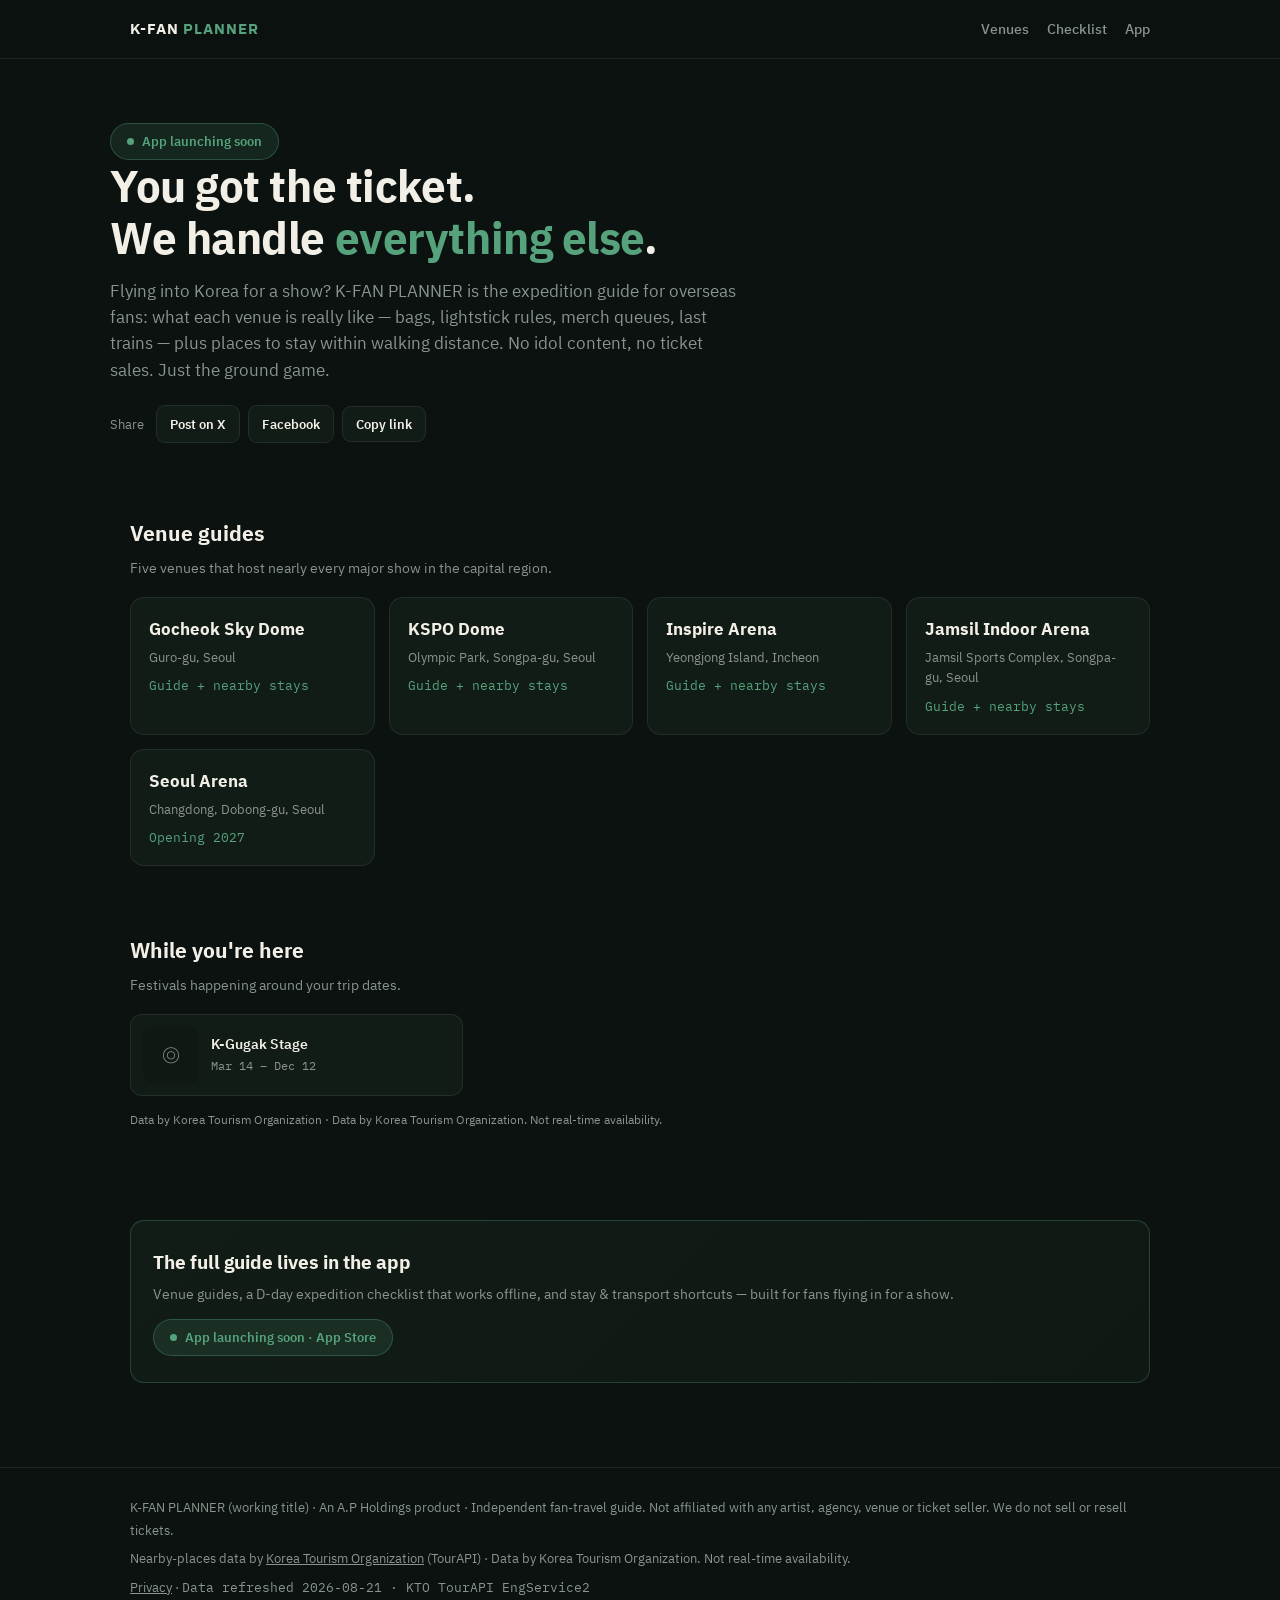
==== index.html @ c08cbb6b "K-FAN PLANNER 웹 v0.1 — 사이트 골격 (홈·공연장 5·서울아레나 선점·체크리스트·처리방침 자리) 이관서 KFAN_WEB_HANDOVER(2026-08-21) §7 " ====
<!DOCTYPE html>
<html lang="en">
<head>
<meta charset="utf-8">
<meta name="viewport" content="width=device-width, initial-scale=1">
<title>K-FAN PLANNER — the concert expedition guide for K-pop fans flying into Korea</title>
<meta name="description" content="Venue guides for Gocheok Sky Dome, KSPO Dome, Inspire Arena, Jamsil and Seoul Arena: bag policy, lightstick rules, last trains, and stays near the venue.">
<meta property="og:title" content="K-FAN PLANNER — the concert expedition guide for K-pop fans flying into Korea">
<meta property="og:description" content="Venue guides for Gocheok Sky Dome, KSPO Dome, Inspire Arena, Jamsil and Seoul Arena: bag policy, lightstick rules, last trains, and stays near the venue.">
<meta property="og:type" content="website">
<meta name="theme-color" content="#0B1210">
<link rel="preconnect" href="https://fonts.googleapis.com">
<link rel="preconnect" href="https://fonts.gstatic.com" crossorigin>
<link href="https://fonts.googleapis.com/css2?family=IBM+Plex+Sans+KR:wght@400;500;600;700&family=IBM+Plex+Mono:wght@400;600&display=swap" rel="stylesheet">
<link rel="stylesheet" href="assets/kfan.css">

</head>
<body data-src="data/kfan_data.json">
<header class="site"><div class="wrap">
  <a class="logo" href="index.html">K-FAN <b>PLANNER</b></a>
  <nav class="main">
    <a href="index.html#venues" >Venues</a>
    <a href="checklist.html" >Checklist</a>
    <a href="index.html#app" >App</a>
  </nav>
</div></header>
<div class="hero wrap">
  <span class="badge-soon"><span class="dot"></span>App launching soon</span>
  <h1>You got the ticket.<br>We handle <em>everything else</em>.</h1>
  <p class="lede">Flying into Korea for a show? K-FAN PLANNER is the expedition guide for overseas fans:
  what each venue is really like &mdash; bags, lightstick rules, merch queues, last trains &mdash;
  plus places to stay within walking distance. No idol content, no ticket sales. Just the ground game.</p>
  <div class="share"><span>Share</span>
  <a data-share="x" href="#">Post on X</a>
  <a data-share="fb" href="#">Facebook</a>
  <button data-share="copy" type="button">Copy link</button>
</div>
</div>
<section id="venues"><div class="wrap">
  <h2 class="sec">Venue guides</h2>
  <p class="secsub">Five venues that host nearly every major show in the capital region.</p>
  <div class="grid v3"><a class="card" href="venues/gocheok.html"><h3>Gocheok Sky Dome</h3>
        <div class="sub">Guro-gu, Seoul</div><div class="cap">Guide + nearby stays</div></a>
<a class="card" href="venues/kspo.html"><h3>KSPO Dome</h3>
        <div class="sub">Olympic Park, Songpa-gu, Seoul</div><div class="cap">Guide + nearby stays</div></a>
<a class="card" href="venues/inspire.html"><h3>Inspire Arena</h3>
        <div class="sub">Yeongjong Island, Incheon</div><div class="cap">Guide + nearby stays</div></a>
<a class="card" href="venues/jamsil.html"><h3>Jamsil Indoor Arena</h3>
        <div class="sub">Jamsil Sports Complex, Songpa-gu, Seoul</div><div class="cap">Guide + nearby stays</div></a>
<a class="card" href="venues/seoul-arena.html"><h3>Seoul Arena</h3>
        <div class="sub">Changdong, Dobong-gu, Seoul</div><div class="cap">Opening 2027</div></a></div>
</div></section>
<section data-needs-data><div class="wrap">
  <h2 class="sec">While you're here</h2>
  <p class="secsub">Festivals happening around your trip dates.</p>
  <div class="pois" id="festList"></div>
  <p class="attribution">Data by Korea Tourism Organization &middot; <span data-disclaimer></span></p>
</div></section>
<div class="wrap"><div class="datanote" id="dataNote"></div></div>
<section id="app"><div class="wrap"><div class="appcta">
  <h2>The full guide lives in the app</h2>
  <p>Venue guides, a D-day expedition checklist that works offline, and stay &amp; transport shortcuts &mdash; built for fans flying in for a show.</p>
  <span class="badge-soon"><span class="dot"></span>App launching soon &middot; App Store</span>
</div></div></section>
<footer class="site"><div class="wrap">
  <div>K-FAN PLANNER (working title) &middot; An A.P Holdings product &middot; Independent fan-travel guide.
  Not affiliated with any artist, agency, venue or ticket seller. We do not sell or resell tickets.</div>
  <div style="margin-top:6px">Nearby-places data by <a href="https://knto.or.kr" rel="noopener" target="_blank">Korea Tourism Organization</a> (TourAPI) &middot; <span data-disclaimer></span></div>
  <div style="margin-top:6px"><a href="privacy.html">Privacy</a> &middot; <span id="dataStamp" class="mono"></span></div>
</div></footer>
<script src="assets/kfan.js"></script>
</body></html>
---- assets/kfan.css ----
/* K-FAN PLANNER — A.P common dark tokens */
:root{
  --ink:#0B1210; --panel:#121C17; --jade:#55A27C; --paper:#F2EFE6; --muted:#8A948D;
  --panel2:#0F1813; --line:rgba(242,239,230,.08); --jade-soft:rgba(85,162,124,.14);
  --r:14px; --maxw:1060px;
}
*{box-sizing:border-box}
html{scroll-behavior:smooth}
body{margin:0; background:var(--ink); color:var(--paper);
  font-family:"IBM Plex Sans KR","IBM Plex Sans",system-ui,sans-serif; line-height:1.6}
code,.mono{font-family:"IBM Plex Mono",ui-monospace,monospace}
a{color:var(--jade); text-decoration:none}
a:hover{text-decoration:underline}
img{max-width:100%}
.wrap{max-width:var(--maxw); margin:0 auto; padding:0 20px}

/* header */
header.site{position:sticky; top:0; z-index:50; background:rgba(11,18,16,.92);
  backdrop-filter:blur(8px); border-bottom:1px solid var(--line)}
header.site .wrap{display:flex; align-items:center; justify-content:space-between; height:58px}
.logo{font-weight:700; letter-spacing:.06em; color:var(--paper); font-size:15px}
.logo b{color:var(--jade)}
nav.main{display:flex; gap:18px; font-size:13.5px}
nav.main a{color:var(--muted); font-weight:500}
nav.main a:hover{color:var(--paper); text-decoration:none}
nav.main a.on{color:var(--jade)}

/* hero */
.hero{padding:64px 0 40px}
.hero h1{font-size:clamp(28px,5.4vw,44px); line-height:1.18; margin:0 0 14px; letter-spacing:-.01em}
.hero h1 em{color:var(--jade); font-style:normal}
.hero p.lede{color:var(--muted); font-size:16.5px; max-width:640px; margin:0 0 22px}
.badge-soon{display:inline-flex; align-items:center; gap:8px; background:var(--jade-soft);
  color:var(--jade); border:1px solid rgba(85,162,124,.35); border-radius:999px;
  padding:7px 16px; font-size:13px; font-weight:600}
.badge-soon .dot{width:7px; height:7px; border-radius:50%; background:var(--jade);
  animation:pulse 2s infinite}
@keyframes pulse{0%,100%{opacity:1}50%{opacity:.35}}

/* cards */
.grid{display:grid; gap:14px}
.grid.v3{grid-template-columns:repeat(auto-fill,minmax(230px,1fr))}
.card{background:var(--panel); border:1px solid var(--line); border-radius:var(--r); padding:18px}
.card h3{margin:0 0 4px; font-size:16.5px}
.card .sub{color:var(--muted); font-size:13px}
a.card{display:block; color:var(--paper); transition:.15s}
a.card:hover{text-decoration:none; border-color:rgba(85,162,124,.45); transform:translateY(-2px)}
.cap{font-family:"IBM Plex Mono",monospace; color:var(--jade); font-size:12.5px; margin-top:8px}

section{padding:34px 0}
h2.sec{font-size:21px; margin:0 0 6px}
p.secsub{color:var(--muted); font-size:14px; margin:0 0 18px}

/* venue guide sections */
.gsec{border-bottom:1px solid var(--line); padding:15px 2px}
.gsec:last-child{border-bottom:0}
.gsec .t{font-weight:600; font-size:15.5px; display:flex; justify-content:space-between; align-items:center; gap:10px}
.gsec .pending{color:var(--muted); font-size:12px; font-family:"IBM Plex Mono",monospace;
  background:var(--panel2); border:1px solid var(--line); border-radius:8px; padding:3px 9px; white-space:nowrap}

/* data lists */
.pois{display:grid; gap:10px; grid-template-columns:repeat(auto-fill,minmax(250px,1fr))}
.poi{display:flex; gap:12px; background:var(--panel); border:1px solid var(--line);
  border-radius:12px; padding:12px; align-items:center}
.poi img{width:56px; height:56px; border-radius:9px; object-fit:cover; flex:none; background:var(--panel2)}
.poi .noimg{width:56px; height:56px; border-radius:9px; flex:none; background:var(--panel2);
  display:flex; align-items:center; justify-content:center; color:var(--muted); font-size:20px}
.poi .t{font-size:13.5px; font-weight:600; line-height:1.35}
.poi .d{color:var(--muted); font-size:12px; margin-top:3px; font-family:"IBM Plex Mono",monospace}
.attribution{color:var(--muted); font-size:12px; margin-top:14px; line-height:1.6}

/* buttons */
.btnrow{display:flex; gap:10px; flex-wrap:wrap; margin-top:16px}
.btn{display:inline-flex; align-items:center; gap:8px; border-radius:11px; padding:11px 18px;
  font-size:14px; font-weight:600; border:1px solid var(--line); color:var(--paper);
  background:var(--panel); cursor:pointer; font-family:inherit}
.btn:hover{text-decoration:none; border-color:rgba(85,162,124,.5)}
.btn.jade{background:var(--jade); border-color:var(--jade); color:#0B1210}
.btn.jade:hover{filter:brightness(1.08)}

/* share */
.share{display:flex; gap:8px; align-items:center; margin-top:20px}
.share span{color:var(--muted); font-size:12.5px; margin-right:4px}
.share button,.share a{background:var(--panel); border:1px solid var(--line); color:var(--paper);
  border-radius:9px; padding:8px 13px; font-size:12.5px; cursor:pointer; font-family:inherit; font-weight:600}
.share button:hover,.share a:hover{border-color:rgba(85,162,124,.5); text-decoration:none}

/* app cta */
.appcta{background:linear-gradient(135deg, var(--panel), var(--panel2));
  border:1px solid rgba(85,162,124,.3); border-radius:var(--r); padding:26px 22px; margin:10px 0}
.appcta h2{margin:0 0 6px; font-size:19px}
.appcta p{color:var(--muted); font-size:14px; margin:0 0 14px}

footer.site{border-top:1px solid var(--line); margin-top:40px; padding:28px 0 40px;
  color:var(--muted); font-size:12.5px; line-height:1.8}
footer.site a{color:var(--muted); text-decoration:underline}

.crumb{color:var(--muted); font-size:13px; padding-top:18px}
.crumb a{color:var(--muted)}
.datanote{display:none; color:var(--muted); font-size:13px; background:var(--panel2);
  border:1px solid var(--line); border-radius:10px; padding:12px 14px}

@media (max-width:640px){
  nav.main{gap:12px; font-size:12.5px}
  .hero{padding:44px 0 30px}
  .pois{grid-template-columns:1fr}
}
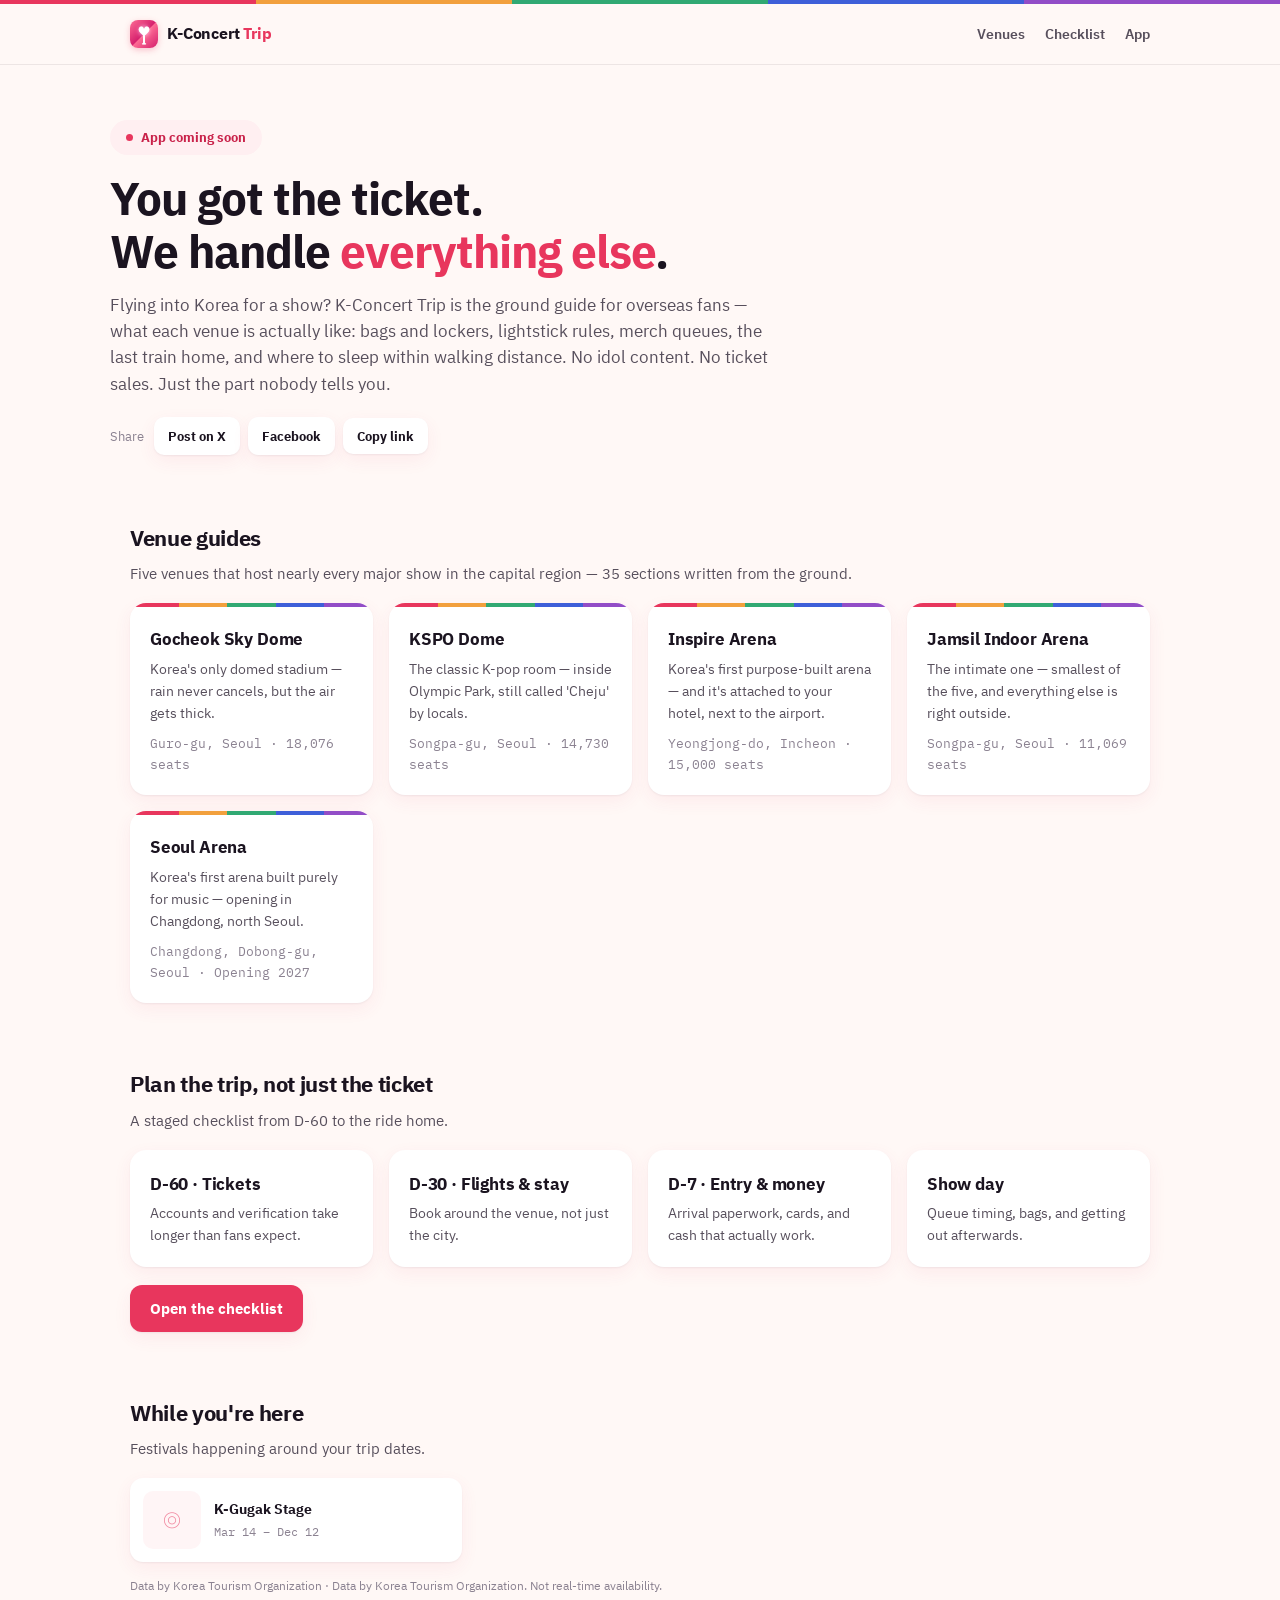
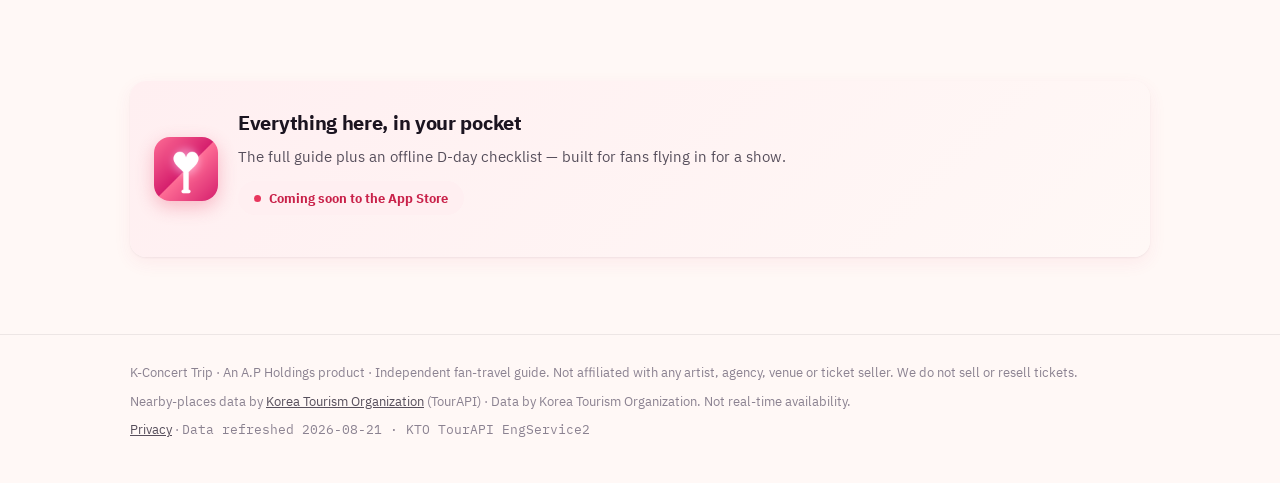
==== commit 633f2646: "v0.3 real content (35 sections + checklist), K-Concert Trip rebrand, light saekdong theme" ====
--- a/index.html
+++ b/index.html
@@ -3,12 +3,19 @@
 <head>
 <meta charset="utf-8">
 <meta name="viewport" content="width=device-width, initial-scale=1">
-<title>K-FAN PLANNER — the concert expedition guide for K-pop fans flying into Korea</title>
-<meta name="description" content="Venue guides for Gocheok Sky Dome, KSPO Dome, Inspire Arena, Jamsil and Seoul Arena: bag policy, lightstick rules, last trains, and stays near the venue.">
-<meta property="og:title" content="K-FAN PLANNER — the concert expedition guide for K-pop fans flying into Korea">
-<meta property="og:description" content="Venue guides for Gocheok Sky Dome, KSPO Dome, Inspire Arena, Jamsil and Seoul Arena: bag policy, lightstick rules, last trains, and stays near the venue.">
+<title>K-Concert Trip — the concert trip guide for K-pop fans flying into Korea</title>
+<meta name="description" content="Venue guides for Gocheok Sky Dome, KSPO Dome, Inspire Arena, Jamsil and Seoul Arena: bag policy, lightstick rules, merch queues, last trains, and where to stay.">
+<link rel="canonical" href="https://cksals00-ai.github.io/kfan-web/">
+<meta property="og:title" content="K-Concert Trip — the concert trip guide for K-pop fans flying into Korea">
+<meta property="og:description" content="Venue guides for Gocheok Sky Dome, KSPO Dome, Inspire Arena, Jamsil and Seoul Arena: bag policy, lightstick rules, merch queues, last trains, and where to stay.">
 <meta property="og:type" content="website">
-<meta name="theme-color" content="#0B1210">
+<meta property="og:url" content="https://cksals00-ai.github.io/kfan-web/">
+<meta property="og:image" content="https://cksals00-ai.github.io/kfan-web/assets/icons/kfan_icon_512.png">
+<meta name="twitter:card" content="summary">
+<meta name="theme-color" content="#FFF8F6">
+<link rel="icon" type="image/png" sizes="32x32" href="assets/icons/kfan_icon_32.png">
+<link rel="icon" type="image/png" sizes="192x192" href="assets/icons/kfan_icon_192.png">
+<link rel="apple-touch-icon" href="assets/icons/kfan_icon_180.png">
 <link rel="preconnect" href="https://fonts.googleapis.com">
 <link rel="preconnect" href="https://fonts.gstatic.com" crossorigin>
 <link href="https://fonts.googleapis.com/css2?family=IBM+Plex+Sans+KR:wght@400;500;600;700&family=IBM+Plex+Mono:wght@400;600&display=swap" rel="stylesheet">
@@ -16,20 +23,20 @@
 
 </head>
 <body data-src="data/kfan_data.json">
-<header class="site"><div class="wrap">
-  <a class="logo" href="index.html">K-FAN <b>PLANNER</b></a>
+<header class="site"><div class="saekdong" aria-hidden="true"><i></i><i></i><i></i><i></i><i></i></div><div class="wrap bar">
+  <a class="logo" href="index.html"><img src="assets/icons/kfan_icon_192.png" alt="K-Concert Trip" width="28" height="28"><span class="wm">K-Concert <b>Trip</b></span></a>
   <nav class="main">
     <a href="index.html#venues" >Venues</a>
     <a href="checklist.html" >Checklist</a>
-    <a href="index.html#app" >App</a>
+    <a href="index.html#app">App</a>
   </nav>
 </div></header>
 <div class="hero wrap">
-  <span class="badge-soon"><span class="dot"></span>App launching soon</span>
+  <span class="badge-soon"><span class="dot"></span>App coming soon</span>
   <h1>You got the ticket.<br>We handle <em>everything else</em>.</h1>
-  <p class="lede">Flying into Korea for a show? K-FAN PLANNER is the expedition guide for overseas fans:
-  what each venue is really like &mdash; bags, lightstick rules, merch queues, last trains &mdash;
-  plus places to stay within walking distance. No idol content, no ticket sales. Just the ground game.</p>
+  <p class="lede">Flying into Korea for a show? K-Concert Trip is the ground guide for overseas fans &mdash;
+  what each venue is actually like: bags and lockers, lightstick rules, merch queues, the last train home,
+  and where to sleep within walking distance. No idol content. No ticket sales. Just the part nobody tells you.</p>
   <div class="share"><span>Share</span>
   <a data-share="x" href="#">Post on X</a>
   <a data-share="fb" href="#">Facebook</a>
@@ -38,17 +45,34 @@
 </div>
 <section id="venues"><div class="wrap">
   <h2 class="sec">Venue guides</h2>
-  <p class="secsub">Five venues that host nearly every major show in the capital region.</p>
-  <div class="grid v3"><a class="card" href="venues/gocheok.html"><h3>Gocheok Sky Dome</h3>
-        <div class="sub">Guro-gu, Seoul</div><div class="cap">Guide + nearby stays</div></a>
-<a class="card" href="venues/kspo.html"><h3>KSPO Dome</h3>
-        <div class="sub">Olympic Park, Songpa-gu, Seoul</div><div class="cap">Guide + nearby stays</div></a>
-<a class="card" href="venues/inspire.html"><h3>Inspire Arena</h3>
-        <div class="sub">Yeongjong Island, Incheon</div><div class="cap">Guide + nearby stays</div></a>
-<a class="card" href="venues/jamsil.html"><h3>Jamsil Indoor Arena</h3>
-        <div class="sub">Jamsil Sports Complex, Songpa-gu, Seoul</div><div class="cap">Guide + nearby stays</div></a>
-<a class="card" href="venues/seoul-arena.html"><h3>Seoul Arena</h3>
-        <div class="sub">Changdong, Dobong-gu, Seoul</div><div class="cap">Opening 2027</div></a></div>
+  <p class="secsub">Five venues that host nearly every major show in the capital region &mdash; 35 sections written from the ground.</p>
+  <div class="grid v3"><a class="card vcard" href="venues/gocheok.html">
+      <h3>Gocheok Sky Dome</h3>
+      <div class="sub">Korea&#x27;s only domed stadium — rain never cancels, but the air gets thick.</div>
+      <div class="cap mono">Guro-gu, Seoul &middot; 18,076 seats</div></a><a class="card vcard" href="venues/kspo.html">
+      <h3>KSPO Dome</h3>
+      <div class="sub">The classic K-pop room — inside Olympic Park, still called &#x27;Cheju&#x27; by locals.</div>
+      <div class="cap mono">Songpa-gu, Seoul &middot; 14,730 seats</div></a><a class="card vcard" href="venues/inspire.html">
+      <h3>Inspire Arena</h3>
+      <div class="sub">Korea&#x27;s first purpose-built arena — and it&#x27;s attached to your hotel, next to the airport.</div>
+      <div class="cap mono">Yeongjong-do, Incheon &middot; 15,000 seats</div></a><a class="card vcard" href="venues/jamsil.html">
+      <h3>Jamsil Indoor Arena</h3>
+      <div class="sub">The intimate one — smallest of the five, and everything else is right outside.</div>
+      <div class="cap mono">Songpa-gu, Seoul &middot; 11,069 seats</div></a><a class="card vcard" href="venues/seoul-arena.html">
+      <h3>Seoul Arena</h3>
+      <div class="sub">Korea&#x27;s first arena built purely for music — opening in Changdong, north Seoul.</div>
+      <div class="cap mono">Changdong, Dobong-gu, Seoul &middot; Opening 2027</div></a></div>
+</div></section>
+<section><div class="wrap">
+  <h2 class="sec">Plan the trip, not just the ticket</h2>
+  <p class="secsub">A staged checklist from D-60 to the ride home.</p>
+  <div class="grid v3">
+    <div class="card"><h3>D-60 &middot; Tickets</h3><div class="sub">Accounts and verification take longer than fans expect.</div></div>
+    <div class="card"><h3>D-30 &middot; Flights &amp; stay</h3><div class="sub">Book around the venue, not just the city.</div></div>
+    <div class="card"><h3>D-7 &middot; Entry &amp; money</h3><div class="sub">Arrival paperwork, cards, and cash that actually work.</div></div>
+    <div class="card"><h3>Show day</h3><div class="sub">Queue timing, bags, and getting out afterwards.</div></div>
+  </div>
+  <div class="btnrow"><a class="btn jade" href="checklist.html">Open the checklist</a></div>
 </div></section>
 <section data-needs-data><div class="wrap">
   <h2 class="sec">While you're here</h2>
@@ -58,12 +82,15 @@
 </div></section>
 <div class="wrap"><div class="datanote" id="dataNote"></div></div>
 <section id="app"><div class="wrap"><div class="appcta">
-  <h2>The full guide lives in the app</h2>
-  <p>Venue guides, a D-day expedition checklist that works offline, and stay &amp; transport shortcuts &mdash; built for fans flying in for a show.</p>
-  <span class="badge-soon"><span class="dot"></span>App launching soon &middot; App Store</span>
+  <img src="assets/icons/kfan_icon_192.png" alt="" width="64" height="64" class="appicon">
+  <div>
+    <h2>Everything here, in your pocket</h2>
+    <p>The full guide plus an offline D-day checklist &mdash; built for fans flying in for a show.</p>
+    <span class="badge-soon"><span class="dot"></span>Coming soon to the App Store</span>
+  </div>
 </div></div></section>
 <footer class="site"><div class="wrap">
-  <div>K-FAN PLANNER (working title) &middot; An A.P Holdings product &middot; Independent fan-travel guide.
+  <div>K-Concert Trip &middot; An A.P Holdings product &middot; Independent fan-travel guide.
   Not affiliated with any artist, agency, venue or ticket seller. We do not sell or resell tickets.</div>
   <div style="margin-top:6px">Nearby-places data by <a href="https://knto.or.kr" rel="noopener" target="_blank">Korea Tourism Organization</a> (TourAPI) &middot; <span data-disclaimer></span></div>
   <div style="margin-top:6px"><a href="privacy.html">Privacy</a> &middot; <span id="dataStamp" class="mono"></span></div>
--- a/assets/kfan.css
+++ b/assets/kfan.css
@@ -1,107 +1,164 @@
-/* K-FAN PLANNER — A.P common dark tokens */
+/* K-Concert Trip — light brand (handover rev.2026-08-21, 밝은 톤 + 색동)
+   surfaces  page #FFF8F6 / card #FFFFFF / tinted #FFEFF1
+   text      primary #1B1420 / secondary #574F5C / tertiary #8B8291
+   accent    #E8365D  · saekdong 적황녹청자
+   Cards use soft tinted shadows, not dark borders. */
 :root{
-  --ink:#0B1210; --panel:#121C17; --jade:#55A27C; --paper:#F2EFE6; --muted:#8A948D;
-  --panel2:#0F1813; --line:rgba(242,239,230,.08); --jade-soft:rgba(85,162,124,.14);
-  --r:14px; --maxw:1060px;
+  --page:#FFF8F6; --card:#FFFFFF; --tint:#FFEFF1;
+  --t1:#1B1420; --t2:#574F5C; --t3:#8B8291;
+  --accent:#E8365D; --accent-ink:#C9224A;          /* -ink = text-safe on white */
+  --sd-red:#E8365D; --sd-yel:#F2A03D; --sd-grn:#31A973; --sd-blu:#3E5FD9; --sd-pur:#924DC7;
+  --line:rgba(27,20,32,.08);
+  --sh:0 1px 2px rgba(27,20,32,.05), 0 6px 18px rgba(232,54,93,.07);
+  --sh-lift:0 2px 6px rgba(27,20,32,.06), 0 14px 32px rgba(232,54,93,.13);
+  --r:16px; --maxw:1060px;
 }
 *{box-sizing:border-box}
 html{scroll-behavior:smooth}
-body{margin:0; background:var(--ink); color:var(--paper);
-  font-family:"IBM Plex Sans KR","IBM Plex Sans",system-ui,sans-serif; line-height:1.6}
+body{margin:0; background:var(--page); color:var(--t1);
+  font-family:"IBM Plex Sans KR","IBM Plex Sans",system-ui,sans-serif; line-height:1.6;
+  -webkit-font-smoothing:antialiased}
 code,.mono{font-family:"IBM Plex Mono",ui-monospace,monospace}
-a{color:var(--jade); text-decoration:none}
+a{color:var(--accent-ink); text-decoration:none}
 a:hover{text-decoration:underline}
 img{max-width:100%}
 .wrap{max-width:var(--maxw); margin:0 auto; padding:0 20px}
 
-/* header */
-header.site{position:sticky; top:0; z-index:50; background:rgba(11,18,16,.92);
-  backdrop-filter:blur(8px); border-bottom:1px solid var(--line)}
-header.site .wrap{display:flex; align-items:center; justify-content:space-between; height:58px}
-.logo{font-weight:700; letter-spacing:.06em; color:var(--paper); font-size:15px}
-.logo b{color:var(--jade)}
-nav.main{display:flex; gap:18px; font-size:13.5px}
-nav.main a{color:var(--muted); font-weight:500}
-nav.main a:hover{color:var(--paper); text-decoration:none}
-nav.main a.on{color:var(--jade)}
+/* ── saekdong signature band ── */
+.saekdong{height:4px; display:flex; width:100%}
+.saekdong i{flex:1}
+.saekdong i:nth-child(1){background:var(--sd-red)}
+.saekdong i:nth-child(2){background:var(--sd-yel)}
+.saekdong i:nth-child(3){background:var(--sd-grn)}
+.saekdong i:nth-child(4){background:var(--sd-blu)}
+.saekdong i:nth-child(5){background:var(--sd-pur)}
 
-/* hero */
-.hero{padding:64px 0 40px}
-.hero h1{font-size:clamp(28px,5.4vw,44px); line-height:1.18; margin:0 0 14px; letter-spacing:-.01em}
-.hero h1 em{color:var(--jade); font-style:normal}
-.hero p.lede{color:var(--muted); font-size:16.5px; max-width:640px; margin:0 0 22px}
-.badge-soon{display:inline-flex; align-items:center; gap:8px; background:var(--jade-soft);
-  color:var(--jade); border:1px solid rgba(85,162,124,.35); border-radius:999px;
-  padding:7px 16px; font-size:13px; font-weight:600}
-.badge-soon .dot{width:7px; height:7px; border-radius:50%; background:var(--jade);
-  animation:pulse 2s infinite}
-@keyframes pulse{0%,100%{opacity:1}50%{opacity:.35}}
+/* ── header ── */
+header.site{position:sticky; top:0; z-index:50; background:rgba(255,248,246,.93);
+  backdrop-filter:blur(10px); box-shadow:0 1px 0 var(--line)}
+header.site .bar{display:flex; align-items:center; justify-content:space-between; height:60px}
+.logo{font-weight:700; letter-spacing:-.01em; color:var(--t1); font-size:16px;
+  display:inline-flex; align-items:center; gap:9px}
+.logo:hover{text-decoration:none}
+.logo img{border-radius:8px; display:block; box-shadow:0 2px 6px rgba(232,54,93,.28)}
+.logo b{color:var(--accent)}
+nav.main{display:flex; gap:20px; font-size:14px}
+nav.main a{color:var(--t2); font-weight:600}
+nav.main a:hover{color:var(--t1); text-decoration:none}
+nav.main a.on{color:var(--accent-ink)}
 
-/* cards */
-.grid{display:grid; gap:14px}
-.grid.v3{grid-template-columns:repeat(auto-fill,minmax(230px,1fr))}
-.card{background:var(--panel); border:1px solid var(--line); border-radius:var(--r); padding:18px}
-.card h3{margin:0 0 4px; font-size:16.5px}
-.card .sub{color:var(--muted); font-size:13px}
-a.card{display:block; color:var(--paper); transition:.15s}
-a.card:hover{text-decoration:none; border-color:rgba(85,162,124,.45); transform:translateY(-2px)}
-.cap{font-family:"IBM Plex Mono",monospace; color:var(--jade); font-size:12.5px; margin-top:8px}
+/* ── hero ── */
+.hero{padding:56px 0 34px}
+.hero h1{font-size:clamp(30px,5.6vw,46px); line-height:1.16; margin:0 0 14px; letter-spacing:-.022em}
+.hero h1 em{color:var(--accent); font-style:normal}
+.hero p.lede{color:var(--t2); font-size:16.5px; max-width:660px; margin:0 0 20px}
+.badge-soon{display:inline-flex; align-items:center; gap:8px; background:var(--tint);
+  color:var(--accent-ink); border-radius:999px; padding:7px 16px; font-size:13px; font-weight:700;
+  margin-bottom:16px}
+.badge-soon .dot{width:7px; height:7px; border-radius:50%; background:var(--accent); animation:pulse 2s infinite}
+@keyframes pulse{0%,100%{opacity:1}50%{opacity:.3}}
+.krname{color:var(--t3); font-size:14px; margin:-8px 0 12px}
+.cap{color:var(--t3); font-size:13px; font-family:"IBM Plex Mono",monospace}
 
-section{padding:34px 0}
-h2.sec{font-size:21px; margin:0 0 6px}
-p.secsub{color:var(--muted); font-size:14px; margin:0 0 18px}
+/* ── cards ── */
+.grid{display:grid; gap:16px}
+.grid.v3{grid-template-columns:repeat(auto-fill,minmax(240px,1fr))}
+.card{background:var(--card); border-radius:var(--r); padding:20px; box-shadow:var(--sh)}
+.card h3{margin:0 0 5px; font-size:17px; letter-spacing:-.01em}
+.card .sub{color:var(--t2); font-size:14px}
+a.card{display:block; color:var(--t1); transition:transform .16s, box-shadow .16s}
+a.card:hover{text-decoration:none; transform:translateY(-3px); box-shadow:var(--sh-lift)}
+.vcard{position:relative; overflow:hidden; padding-top:22px}
+.vcard::before{content:""; position:absolute; inset:0 0 auto 0; height:4px;
+  background:linear-gradient(90deg,var(--sd-red) 0 20%,var(--sd-yel) 20% 40%,var(--sd-grn) 40% 60%,var(--sd-blu) 60% 80%,var(--sd-pur) 80% 100%)}
+.vcard .sub{margin-bottom:9px; min-height:44px}
 
-/* venue guide sections */
-.gsec{border-bottom:1px solid var(--line); padding:15px 2px}
-.gsec:last-child{border-bottom:0}
-.gsec .t{font-weight:600; font-size:15.5px; display:flex; justify-content:space-between; align-items:center; gap:10px}
-.gsec .pending{color:var(--muted); font-size:12px; font-family:"IBM Plex Mono",monospace;
-  background:var(--panel2); border:1px solid var(--line); border-radius:8px; padding:3px 9px; white-space:nowrap}
+section{padding:32px 0}
+h2.sec{font-size:22px; margin:0 0 6px; letter-spacing:-.015em}
+p.secsub{color:var(--t2); font-size:14.5px; margin:0 0 18px}
 
-/* data lists */
-.pois{display:grid; gap:10px; grid-template-columns:repeat(auto-fill,minmax(250px,1fr))}
-.poi{display:flex; gap:12px; background:var(--panel); border:1px solid var(--line);
-  border-radius:12px; padding:12px; align-items:center}
-.poi img{width:56px; height:56px; border-radius:9px; object-fit:cover; flex:none; background:var(--panel2)}
-.poi .noimg{width:56px; height:56px; border-radius:9px; flex:none; background:var(--panel2);
-  display:flex; align-items:center; justify-content:center; color:var(--muted); font-size:20px}
-.poi .t{font-size:13.5px; font-weight:600; line-height:1.35}
-.poi .d{color:var(--muted); font-size:12px; margin-top:3px; font-family:"IBM Plex Mono",monospace}
-.attribution{color:var(--muted); font-size:12px; margin-top:14px; line-height:1.6}
+/* ── guide sections ── */
+.guide{padding-bottom:8px}
+.gsec{background:var(--card); border-radius:var(--r); padding:22px 24px; margin-bottom:16px;
+  box-shadow:var(--sh)}
+.gh{display:flex; align-items:center; gap:12px; margin:0 0 14px; font-size:19px; letter-spacing:-.015em}
+.sicon{width:24px; height:24px; flex:none; color:var(--accent);
+  background:var(--tint); border-radius:8px; padding:4px}
+.gbody{margin:0; padding:0; list-style:none; display:grid; gap:10px}
+.gbody li{position:relative; padding-left:17px; color:var(--t1); font-size:15.5px; line-height:1.66}
+.gbody li::before{content:""; position:absolute; left:0; top:10px; width:6px; height:6px;
+  border-radius:50%; background:var(--accent); opacity:.5}
+.tip{margin-top:16px; background:#FFF6E8; border-left:3px solid var(--sd-yel);
+  border-radius:0 11px 11px 0; padding:12px 16px; font-size:14.5px; line-height:1.62; color:var(--t1)}
+.tiplabel{display:block; font-family:"IBM Plex Mono",monospace; font-size:10.5px; font-weight:600;
+  letter-spacing:.09em; text-transform:uppercase; color:#9A6412; margin-bottom:5px}
 
-/* buttons */
-.btnrow{display:flex; gap:10px; flex-wrap:wrap; margin-top:16px}
-.btn{display:inline-flex; align-items:center; gap:8px; border-radius:11px; padding:11px 18px;
-  font-size:14px; font-weight:600; border:1px solid var(--line); color:var(--paper);
-  background:var(--panel); cursor:pointer; font-family:inherit}
-.btn:hover{text-decoration:none; border-color:rgba(85,162,124,.5)}
-.btn.jade{background:var(--jade); border-color:var(--jade); color:#0B1210}
-.btn.jade:hover{filter:brightness(1.08)}
+/* ── checklist ── */
+.clist{margin:0; padding:0; list-style:none; counter-reset:ci; display:grid; gap:15px}
+.clist li{counter-increment:ci; position:relative; padding-left:36px}
+.clist li::before{content:counter(ci); position:absolute; left:0; top:1px; width:24px; height:24px;
+  border-radius:8px; background:var(--tint); color:var(--accent-ink);
+  font-family:"IBM Plex Mono",monospace; font-size:12px; font-weight:600;
+  display:flex; align-items:center; justify-content:center}
+.clist li b{display:block; font-size:16px; margin-bottom:3px}
+.clist li span{color:var(--t2); font-size:14.5px; line-height:1.62}
 
-/* share */
-.share{display:flex; gap:8px; align-items:center; margin-top:20px}
-.share span{color:var(--muted); font-size:12.5px; margin-right:4px}
-.share button,.share a{background:var(--panel); border:1px solid var(--line); color:var(--paper);
-  border-radius:9px; padding:8px 13px; font-size:12.5px; cursor:pointer; font-family:inherit; font-weight:600}
-.share button:hover,.share a:hover{border-color:rgba(85,162,124,.5); text-decoration:none}
+/* ── POI data lists ── */
+.pois{display:grid; gap:12px; grid-template-columns:repeat(auto-fill,minmax(255px,1fr))}
+.poi{display:flex; gap:13px; background:var(--card); border-radius:13px; padding:13px;
+  align-items:center; box-shadow:var(--sh)}
+.poi img{width:58px; height:58px; border-radius:10px; object-fit:cover; flex:none; background:var(--tint)}
+.poi .noimg{width:58px; height:58px; border-radius:10px; flex:none; background:var(--tint);
+  display:flex; align-items:center; justify-content:center; color:var(--accent); font-size:20px; opacity:.6}
+.poi .t{font-size:14px; font-weight:700; line-height:1.35}
+.poi .d{color:var(--t3); font-size:12px; margin-top:3px; font-family:"IBM Plex Mono",monospace}
+.krchip{display:inline-block; margin-left:6px; vertical-align:1px; font-family:"IBM Plex Mono",monospace;
+  font-size:9.5px; font-weight:600; color:#1F7A52; background:rgba(49,169,115,.13);
+  border-radius:5px; padding:1px 5px; letter-spacing:.05em}
+.attribution{color:var(--t3); font-size:12px; margin-top:14px; line-height:1.6}
 
-/* app cta */
-.appcta{background:linear-gradient(135deg, var(--panel), var(--panel2));
-  border:1px solid rgba(85,162,124,.3); border-radius:var(--r); padding:26px 22px; margin:10px 0}
-.appcta h2{margin:0 0 6px; font-size:19px}
-.appcta p{color:var(--muted); font-size:14px; margin:0 0 14px}
+/* ── buttons ── */
+.btnrow{display:flex; gap:10px; flex-wrap:wrap; margin-top:18px}
+.btn{display:inline-flex; align-items:center; gap:8px; border-radius:12px; padding:12px 20px;
+  font-size:14.5px; font-weight:700; color:var(--t1); background:var(--card);
+  box-shadow:var(--sh); cursor:pointer; border:0; font-family:inherit}
+.btn:hover{text-decoration:none; box-shadow:var(--sh-lift)}
+.btn.jade{background:var(--accent); color:#fff}
+.btn.jade:hover{filter:brightness(1.06)}
 
-footer.site{border-top:1px solid var(--line); margin-top:40px; padding:28px 0 40px;
-  color:var(--muted); font-size:12.5px; line-height:1.8}
-footer.site a{color:var(--muted); text-decoration:underline}
+/* ── share ── */
+.share{display:flex; gap:8px; align-items:center; flex-wrap:wrap; margin-top:20px}
+.share span{color:var(--t3); font-size:12.5px; margin-right:2px}
+.share button,.share a{background:var(--card); color:var(--t1); box-shadow:var(--sh);
+  border:0; border-radius:10px; padding:9px 14px; font-size:12.5px; cursor:pointer;
+  font-family:inherit; font-weight:700}
+.share button:hover,.share a:hover{text-decoration:none; box-shadow:var(--sh-lift)}
 
-.crumb{color:var(--muted); font-size:13px; padding-top:18px}
-.crumb a{color:var(--muted)}
-.datanote{display:none; color:var(--muted); font-size:13px; background:var(--panel2);
-  border:1px solid var(--line); border-radius:10px; padding:12px 14px}
+/* ── app cta ── */
+.appcta{background:linear-gradient(135deg,#FFEFF1,#FFF8F6); border-radius:var(--r);
+  padding:26px 24px; margin:10px 0; display:flex; gap:20px; align-items:center; box-shadow:var(--sh)}
+.appcta h2{margin:0 0 6px; font-size:20px; letter-spacing:-.015em}
+.appcta p{color:var(--t2); font-size:14.5px; margin:0 0 12px}
+.appicon{border-radius:16px; flex:none; box-shadow:0 6px 18px rgba(232,54,93,.3)}
+@media (max-width:560px){ .appcta{flex-direction:column; align-items:flex-start; gap:14px} }
+
+footer.site{margin-top:36px; padding:26px 0 42px; color:var(--t3); font-size:12.5px;
+  line-height:1.8; box-shadow:0 -1px 0 var(--line)}
+footer.site a{color:var(--t2); text-decoration:underline}
+
+.crumb{color:var(--t3); font-size:13px; padding-top:18px}
+.crumb a{color:var(--t3)}
+.datanote{display:none; color:var(--t2); font-size:13.5px; background:var(--card);
+  border-radius:12px; padding:13px 15px; box-shadow:var(--sh)}
 
 @media (max-width:640px){
-  nav.main{gap:12px; font-size:12.5px}
-  .hero{padding:44px 0 30px}
+  nav.main{gap:15px; font-size:13px}
+  .hero{padding:38px 0 26px}
   .pois{grid-template-columns:1fr}
+  .gsec{padding:20px 18px}
 }
+/* very narrow: mark only, so the wordmark can't crowd the nav */
+@media (max-width:430px){
+  .logo span.wm{display:none}
+  .logo{gap:0}
+}
